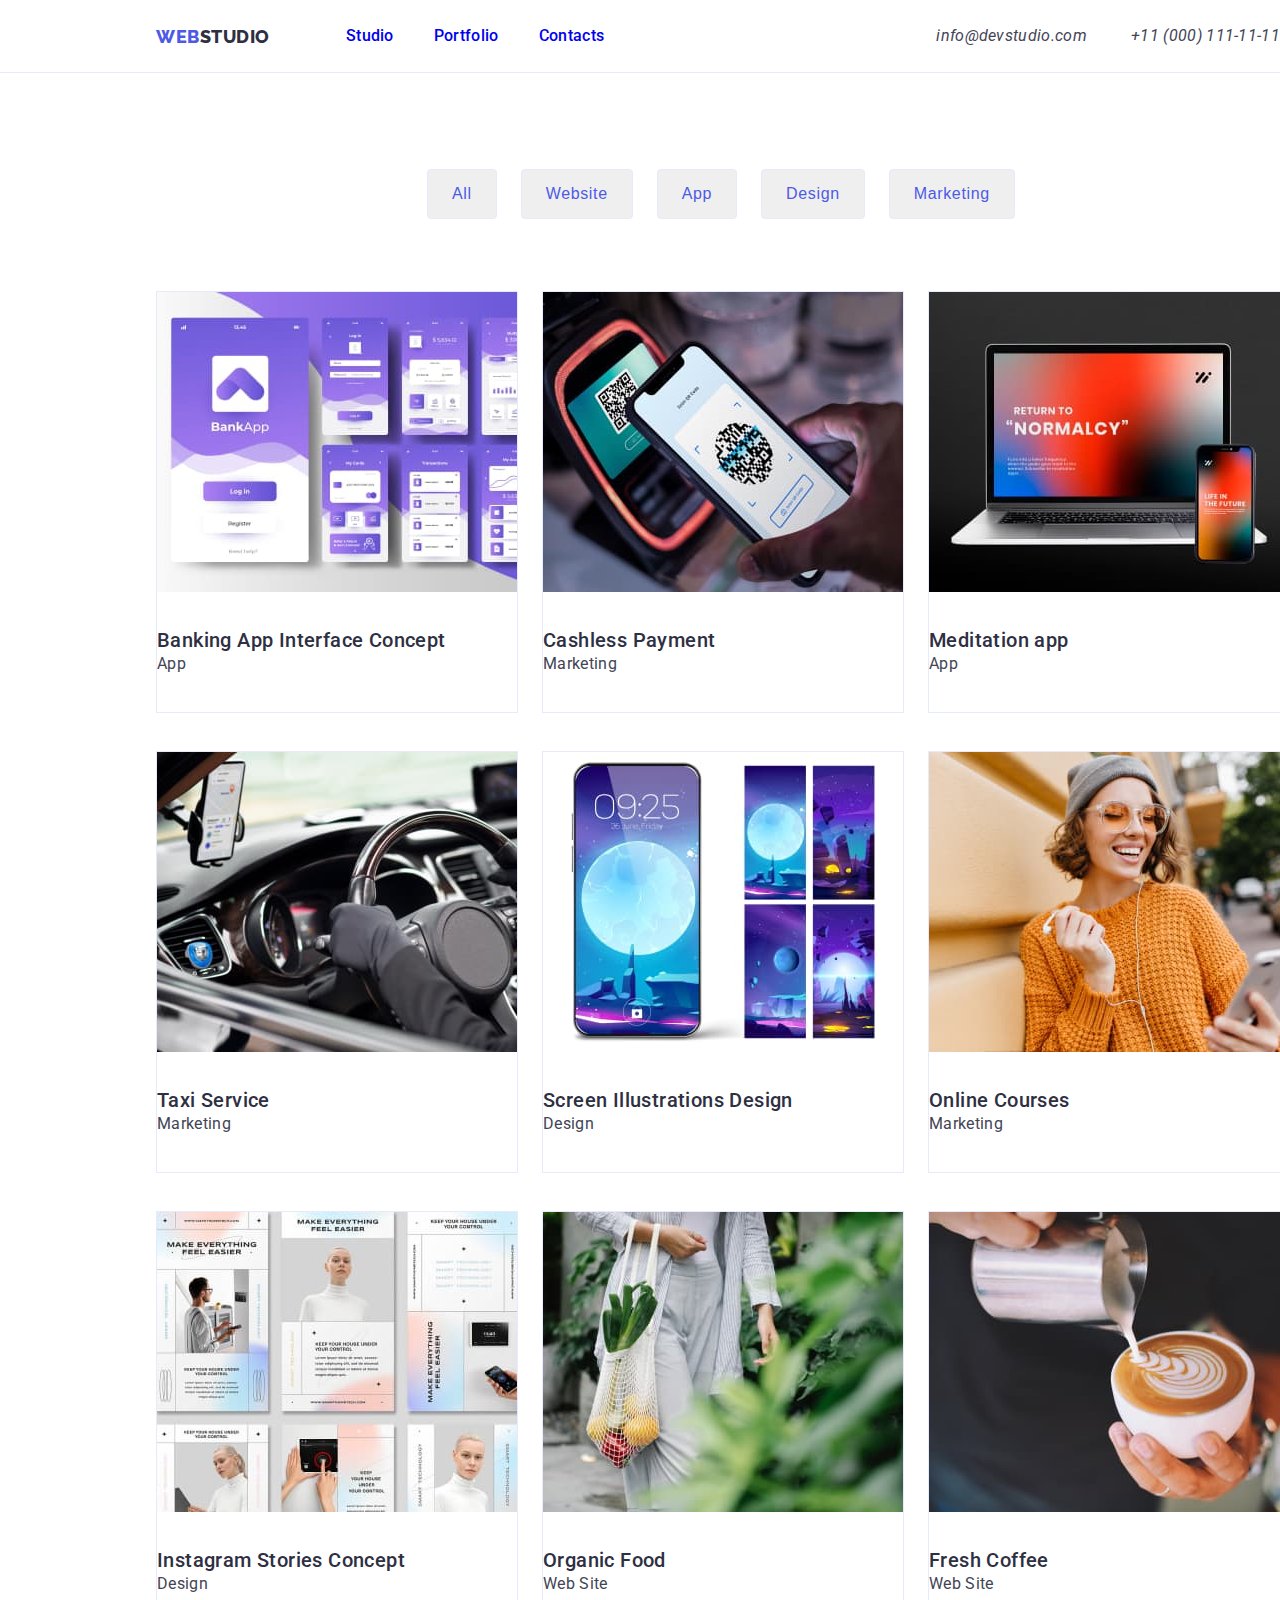
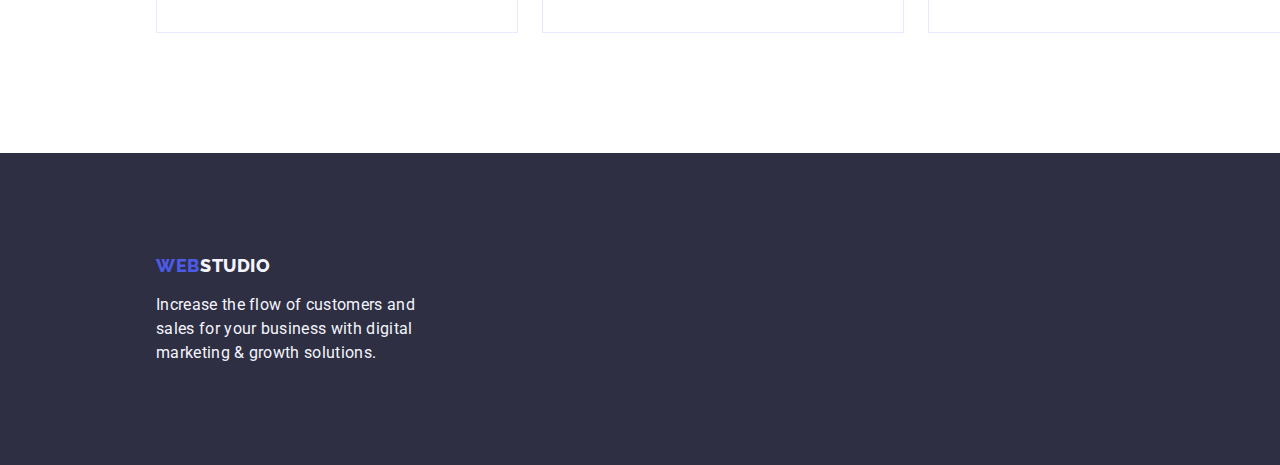
==== portfolio.html @ c0014419 "to submit" ====
<!DOCTYPE html>
<html lang="en">
  <head>
    <meta charset="UTF-8">
    <meta name="viewport" content="width=device-width, initial-scale=1.0">
    <title>WebStudio - Effective Solutions for Your Business</title>
    <link rel="preconnect" href="https://fonts.googleapis.com">
    <link href="https://fonts.googleapis.com/css2?family=Raleway:wght@800&family=Roboto:wght@400;500;700;900&display=swap" rel="stylesheet">
    <link rel="stylesheet" href="CSS/style.css">
  </head>

<body>
    <!-- HEADER -->
    <header>
      <!-- Navigation Bar -->
      <nav>
        <!-- logo -->
        <a class=logo href="#"><span class="web">WEB</span><span class="studio">STUDIO</span></a>
        <!-- about -->
        <ul>
          <li><a href="index.html">Studio</a></li>
          <li><a href="portfolio.html">Portfolio</a></li>
          <li><a href="#">Contacts</a></li>
        </ul>
      </nav>
      <!-- How to reach -->
      <address>
        <a href="mailto:info@devstudio.com">info@devstudio.com</a>
        <a class="phone" href="tel:+110001111111">+11 (000) 111-11-11</a>
      </address>
    </header>

    <div class="filters">
        <ul>
            <li><button type="button">All</button></li>
            <li><button type="button">Website</button></li>
            <li><button type="button">App</button></li>
            <li><button type="button">Design</button></li>
            <li><button type="button">Marketing</button></li>
        </ul>
    </div>

  <section class="project-cards">
    <div class="row-one">
        <ul>
            <li><a href="#"><img src="./images/bankingapp.jpg"  width=360 alt="different kinds of bank applications"></a>
                <h3>Banking App Interface Concept</h3>
                <p>App</p>
            </li>
             <li><a href="#"><img src="./images/cashless.jpg" width=360 alt="mobile phone scanning a QR code"></a>
                    <h3>Cashless Payment</h3>
                    <p>Marketing</p>
            </li>
             <li><a href="#"><img src="./images/meditation.jpg" width=360 alt="mobile phone scanning a QR code"></a>
                <h3>Meditation app</h3>
                <p>App</p>            
            </li>
        </ul>
    </div>
    <div class="row-two">   
        <ul>      
            <li><a href="#"><img src="./images/taxi.jpg" width=360 alt="driving a car with phone on the dashboard"></a>
                <h3>Taxi Service</h3>
                <p>Marketing</p>
            </li>
            <li><a href="#"><img src="./images/screen.jpg" width=360 alt="phone with different locked on screen designs"></a>
                <h3>Screen Illustrations Design</h3>
                <p>Design</p>
            </li>
            <li><a href="#"><img src="./images/online.jpg" width=360 alt="girl smiling with brown eyeglasses on holding her phone"></a>
                    <h3>Online Courses</h3>
                    <p>Marketing</p>
            </li>
        </ul>
    </div>   
    <div class="row-three">   
        <ul>             
            <li><a href="#"><img src="./images/instagramstories.jpg" width=360 alt="showing different parts of a tech website "></a>
                    <h3>Instagram Stories Concept</h3>
                    <p>Design</p>
            </li>
            <li><a href="#"><img src="./images/organic.jpg"     width=360 alt="woman with a bag of vegetable grocery"></a>
                    <h3>Organic Food</h3>
                    <p>Web Site</p>
           <li><a href="#"><img src="./images/fresh.jpg"     width=360 alt="caffuccino in a a cup wit leaf design"></a>
                    <h3>Fresh Coffee</h3>
                    <p>Web Site</p>
            </li>
        </ul>
     </div>
  </section>

     <!-- FOOTER -->
     <footer >
        <!-- logo -->
        <a class="logo" href="#"><span class="web">WEB</span><span class="studio">STUDIO</span></a> 
        <p>Increase the flow of customers and sales for your business with digital marketing & growth solutions.</p>
     </footer>
  
 </body>

 </html>
---- CSS/style.css ----
:root {
    --cornflower : #E7E9FC;
    --white:#FFF;
    --iris: #4D5AE5;
    --navyblue: #2E2F42;
    --slate: #434455;
    --cloud: #F4F4FD;
    --ocean: #404BBF;
}

* {
    margin: 0;
    padding: 0;
}

body {
    font-family: "Roboto", sans-serif;
    width: 1440px;
}

/* studio and portfolio html */
header {
    display: flex;
    flex-shrink: 0;
    height: 72px;
    border-bottom: 1px solid var(--cornflower);
    background: var(--white);
}

header a {
    text-decoration: none;
}

a:hover {
    color: var(--ocean);
     }

header nav {
    display: flex;
    margin-left: 156px;
}

header nav .logo{
    margin-top: 25.5px;
}

header nav a span{
    font-family: Raleway;
    font-size: 18px;
    font-weight: 800;
    line-height: 21px; /* 116.667% */
    letter-spacing: 0.54px;
    text-transform: uppercase;
}

header nav a span.web {   
    color:var(--iris)
   
}

header nav a span.studio {
    color: var(--navyblue);
}

header nav ul {  
    margin-left: 36px;
    margin-top: 24px;
    display: flex;
    color: var(--navyblue);
    font-size: 16px;
    font-weight: 500;
    line-height: 24px; /* 150% */
    letter-spacing: 0.32px;
    list-style: none;
}

header nav ul li {
    margin-left: 40px;
} 
   

header address{
    margin-top: 24px;
    margin-left: 332px;
}


header address a { 
    color:var(--slate);
    font-size: 16px;
    line-height: 24px; /* 150% */
    letter-spacing: 0.32px;
}

header address a.phone {
    margin-left: 40px;
}

/* studio html */
main {
    width: 1440px;
}

main section.hero {
    background: var(--navyblue);
    height: 600px;
}

main section.hero h1 {
    padding-top: 188px;
    font-size: 56px;
    font-weight: 700;
    line-height: 60px; /* 107.143% */
    letter-spacing: 1.12px;
    color: var(--white);
    text-align: center;
    padding-bottom: 48px;
}

main section button {
    padding: 16px 32px;
    margin-left: 636px ;
    align-items: center;
    gap: 10px;
    border-radius: 4px;
    background: var(--iris);
    box-shadow: 0px 4px 4px 0px rgba(0, 0, 0, 0.15);
    cursor: pointer;
}

main section button span {
    color:var(--white);
    font-size: 16px;
    font-weight: 500;
    line-height: 24px; /* 150% */
    letter-spacing: 0.64px;
}

main section.feature ul {
    margin-left: 132px;
    margin-top: 120px;
    display: flex;
    list-style: none;
}

main section.feature ul li {
    width: 264px;
    margin-left: 24px;
}

main.section.feature ul li h2 {
    color: var(--navyblue);
    font-size: 20px;
    font-weight: 500;
    line-height: 24px; /* 120% */
    letter-spacing: 0.4px;
}

main section.feature ul li p {
    color: var(--slate);
    font-size: 16px;
    line-height: 24px; /* 150% */
    letter-spacing: 0.32px;
}

main section.wawd {
    margin-top: 120px;
}

main section.wawd h2 {
    color: var(--navyblue);
    text-align: center;
    font-size: 36px;
    font-weight: 700;
    line-height: 40px; /* 111.111% */
    letter-spacing: 0.72px;
    text-transform: capitalize;
}

main section.wawd ul {
    margin-top: 72px;
    margin-left: 132px;
    display: flex;
    list-style: none;
    align-items: center;
}

main section.wawd ul li{
    margin-left: 24px;
    width: 360px;
    height: 300px;
    border: 1px solid var(--cornflower);
    background:url(<path-to-image>),lightgray 50% / cover no-repeat;
}

main section.ourteam {
    margin-top: 120px;
    width: 1440px;
    height: 732px;
    background:var(--cloud)
}

main section.ourteam h2 {
    padding-top: 120px;
    color: var(--navyblue);
    text-align: center;
    font-size: 36px;
    font-weight: 700;
    line-height: 40px; /* 111.111% */
    letter-spacing: 0.72px;
    text-transform: capitalize;
}

main section.ourteam ul {
    margin-top: 72px;
    margin-left: 132px;
    display: flex;
    list-style: none;
    align-items: center;
}

main section.ourteam ul li{
    text-align: center ;
    margin-left: 24px;
    border-radius: 0px 0px 4px 4px;
    background: var(--white);
    box-shadow: 0px 2px 1px 0px rgba(46, 47, 66, 0.08), 0px 1px 1px 0px rgba(46, 47, 66, 0.16), 0px 1px 6px 0px rgba(46, 47, 66, 0.08);
    
}

main section.ourteam ul li img {
    width: 264px;
    height: 260px;
    background: url(<path-to-image>), lightgray -97.034px -0.927px / 181.897% 251.37% no-repeat;
}

main section.ourteam ul li h3 {
    padding-top: 32px;
    color: var(--navyblue, #2E2F42);
    font-size: 20px;
    font-weight: 500;
    line-height: 24px; /* 120% */
    letter-spacing: 0.4px;
}

main section.ourteam ul li p {
    padding-top: 8px;
    padding-bottom: 32px;
    color: var(--slate);
    font-size: 16px;
    line-height: 24px; /* 150% */
    letter-spacing: 0.32px;
}

/* studio and portfolio html */
footer {
    width: 1440px;
    height: 312px;
    background: var(--navyblue);
}

footer .logo {
    display: flex;
    text-decoration: none;
    margin-left: 156px;

}
footer a span {
    margin-top: 101.5px;
    font-family: "Raleway";
    font-size: 18px;
    font-weight: 800;
    line-height: 21px; /* 116.667% */
    letter-spacing: 0.54px;
    text-transform: uppercase;
}
footer a span.web {
    width: 44px;
    height: 21px;
    color: var(--iris);
}

footer a span.studio {
    width: 71px;
    height: 21px;
    color: var(--cloud);
}

footer p {
    margin-left: 156px;
    padding-top: 17.5px;
    width: 264px;
    color: var(--cloud);
    font-size: 16px;
    line-height: 24px; /* 150% */
    letter-spacing: 0.32px;
}

/* portfolio html */
.filters {
    margin-left: 427px;
    margin-top: 96px
}

.filters ul {
    display: inline-flex;
    gap: 24px;
}

.filters li {
    list-style: none;
}

.filters ul li button {
    color: var(--iris);
    font-size: 16px;
    font-weight: 500;
    line-height: 24px; /* 150% */
    letter-spacing: 0.64px;
    padding: 12px 24px;
    border-radius: 4px;
    border: 1px solid var(--cornflower);
    transition background: var(--cloud);
    cursor:pointer;
}

.filters ul li button:hover {
    color:var(--white);
    font-size: 16px;
    font-weight: 500;
    line-height: 24px; /* 150% */
    letter-spacing: 0.64px;
    display: flex;
    padding: 12px 24px;
    border-radius: 4px;
    border: 1px solid var(--cornflower);
    border-radius: 4px;
    background: var(--ocean, #404BBF);
    box-shadow: 0px 2px 2px 0px rgba(0, 0, 0, 0.12), 0px 2px 1px 0px rgba(0, 0, 0, 0.08), 0px 3px 1px 0px rgba(0, 0, 0, 0.10);
    cursor: pointer;
}
.filters ul li button:focus {
    color:var(--white);
    font-size: 16px;
    font-weight: 500;
    line-height: 24px; /* 150% */
    letter-spacing: 0.64px;
    display: flex;
    padding: 12px 24px;
    border-radius: 4px;
    border: 1px solid var(--cornflower);
    border-radius: 4px;
    background: var(--ocean, #404BBF);
    box-shadow: 0px 2px 2px 0px rgba(0, 0, 0, 0.12), 0px 2px 1px 0px rgba(0, 0, 0, 0.08), 0px 3px 1px 0px rgba(0, 0, 0, 0.10);
}

.project-cards{
    margin-left: 156px;
    margin-top: 72px;
    margin-bottom: 82px;
}

.project-cards ul {
    display: flex;
    list-style: none;
    gap:24px
}

.project-cards li {
    margin-bottom: 38px;
    border: 1px solid var(--cornflower, #E7E9FC);
    background: var(--white, #FFF);
    width: 360px;
    height: 420px;
    
}

.project-cards li a img {
    height: 300px;
    background: url(<path-to-image>), lightgray 50% / cover no-repeat;  
}

.project-cards li h3 {
    margin-top: 32px;
    color: var(--navyblue);
    font-size: 20px;
    font-weight: 500;
    line-height: 24px; /* 120% */
    letter-spacing: 0.4px;
}

.project-cards li p {
    color: var(--slate);
    font-size: 16px;
    font-weight: 400;
    line-height: 24px; /* 150% */
    letter-spacing: 0.32px;
}
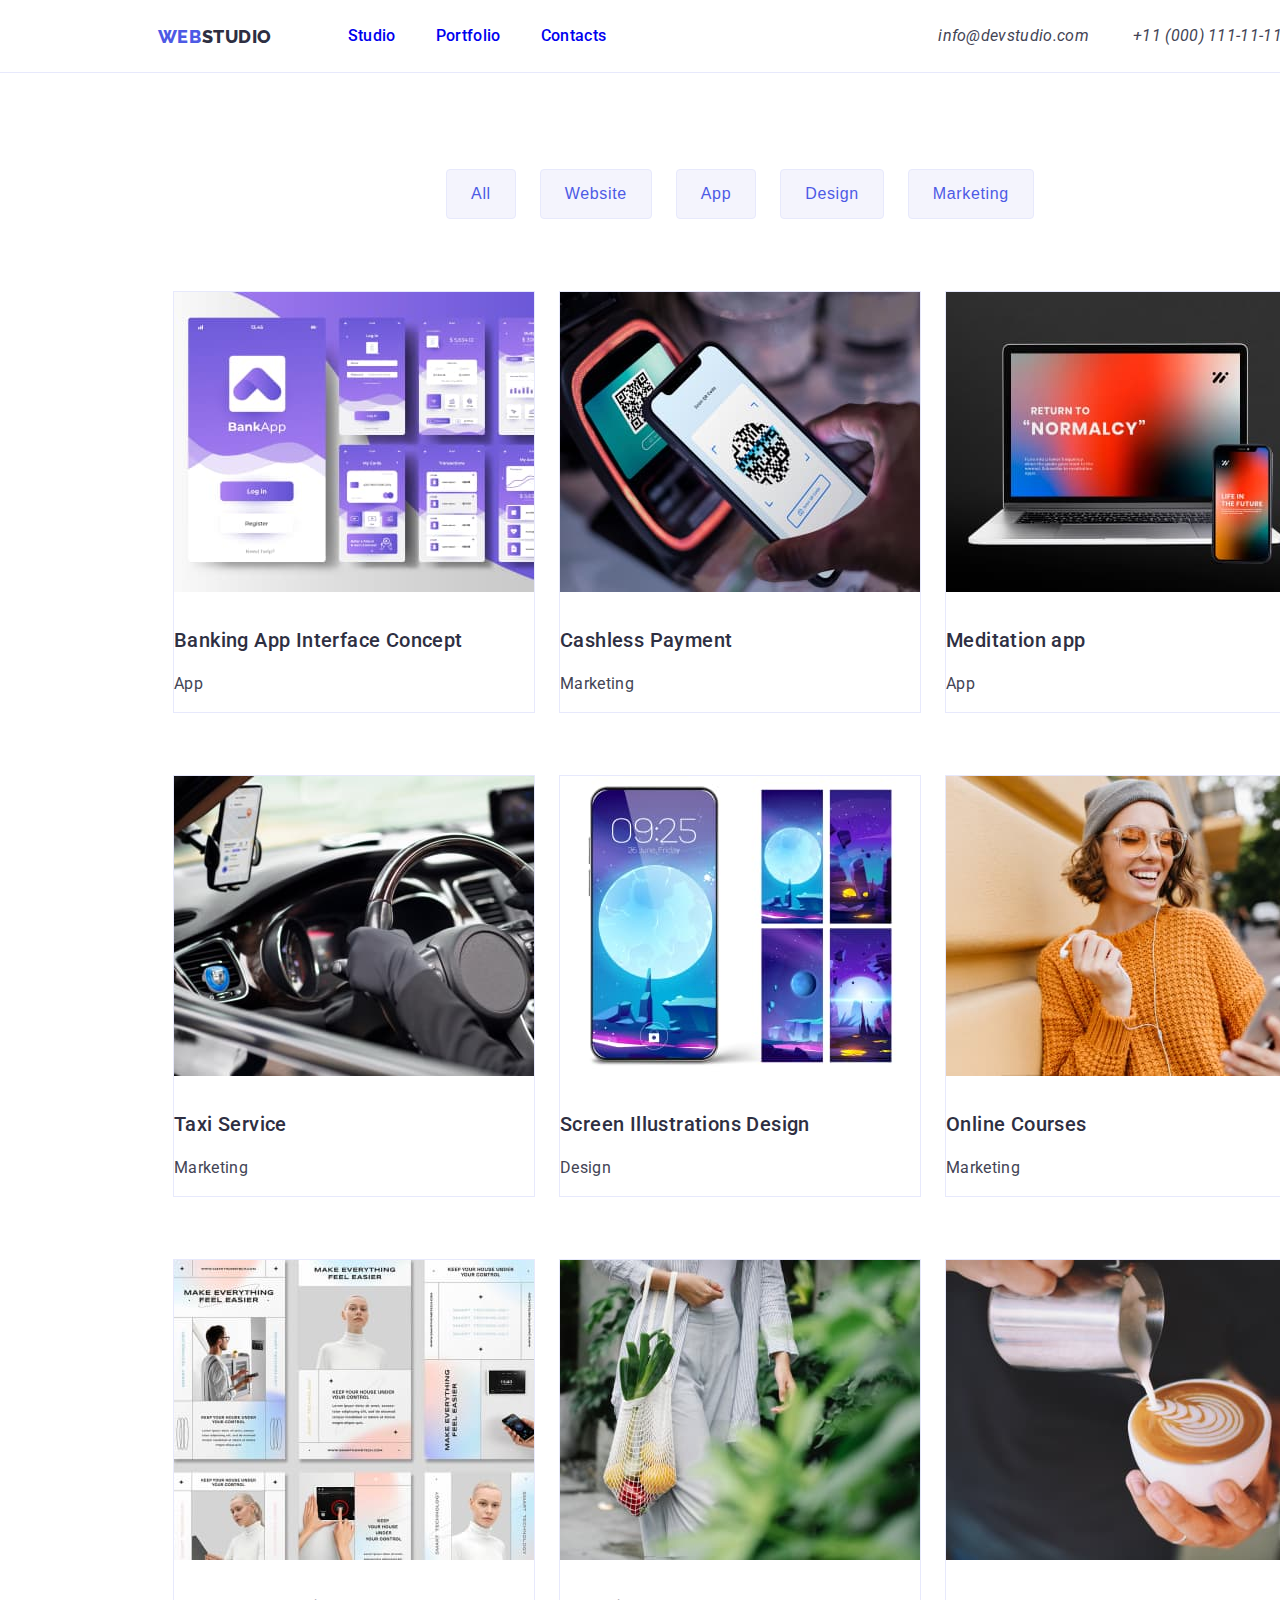
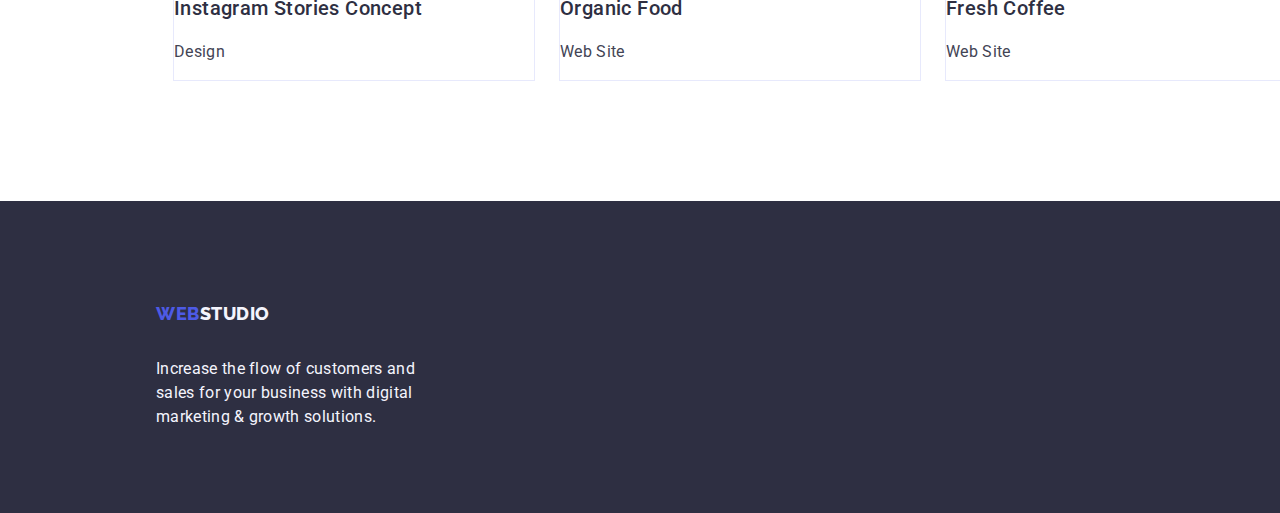
==== commit 561e7fa8: "revision v2" ====
--- a/portfolio.html
+++ b/portfolio.html
@@ -15,7 +15,7 @@
       <!-- Navigation Bar -->
       <nav>
         <!-- logo -->
-        <a class=logo href="#"><span class="web">WEB</span><span class="studio">STUDIO</span></a>
+        <a class=logo href="index.html"><span class="web">WEB</span><span class="studio">STUDIO</span></a>
         <!-- about -->
         <ul>
           <li><a href="index.html">Studio</a></li>
@@ -29,36 +29,32 @@
         <a class="phone" href="tel:+110001111111">+11 (000) 111-11-11</a>
       </address>
     </header>
-
-    <div class="filters">
-        <ul>
-            <li><button type="button">All</button></li>
-            <li><button type="button">Website</button></li>
-            <li><button type="button">App</button></li>
-            <li><button type="button">Design</button></li>
-            <li><button type="button">Marketing</button></li>
-        </ul>
-    </div>
-
-  <section class="project-cards">
-    <div class="row-one">
-        <ul>
+    <!-- main -->
+    <main>
+      <section class="portfolio-feature">
+        <div class="filters">
+          <ul>
+              <li><button type="button">All</button></li>
+              <li><button type="button">Website</button></li>
+              <li><button type="button">App</button></li>
+              <li><button type="button">Design</button></li>
+              <li><button type="button">Marketing</button></li>
+          </ul>
+        </div>
+        <div class="project-cards">
+          <ul>
             <li><a href="#"><img src="./images/bankingapp.jpg"  width=360 alt="different kinds of bank applications"></a>
                 <h3>Banking App Interface Concept</h3>
                 <p>App</p>
             </li>
-             <li><a href="#"><img src="./images/cashless.jpg" width=360 alt="mobile phone scanning a QR code"></a>
+            <li><a href="#"><img src="./images/cashless.jpg" width=360 alt="mobile phone scanning a QR code"></a>
                     <h3>Cashless Payment</h3>
                     <p>Marketing</p>
             </li>
-             <li><a href="#"><img src="./images/meditation.jpg" width=360 alt="mobile phone scanning a QR code"></a>
+            <li><a href="#"><img src="./images/meditation.jpg" width=360 alt="mobile phone scanning a QR code"></a>
                 <h3>Meditation app</h3>
-                <p>App</p>            
+                <p>App</p>
             </li>
-        </ul>
-    </div>
-    <div class="row-two">   
-        <ul>      
             <li><a href="#"><img src="./images/taxi.jpg" width=360 alt="driving a car with phone on the dashboard"></a>
                 <h3>Taxi Service</h3>
                 <p>Marketing</p>
@@ -71,10 +67,6 @@
                     <h3>Online Courses</h3>
                     <p>Marketing</p>
             </li>
-        </ul>
-    </div>   
-    <div class="row-three">   
-        <ul>             
             <li><a href="#"><img src="./images/instagramstories.jpg" width=360 alt="showing different parts of a tech website "></a>
                     <h3>Instagram Stories Concept</h3>
                     <p>Design</p>
@@ -82,18 +74,19 @@
             <li><a href="#"><img src="./images/organic.jpg"     width=360 alt="woman with a bag of vegetable grocery"></a>
                     <h3>Organic Food</h3>
                     <p>Web Site</p>
-           <li><a href="#"><img src="./images/fresh.jpg"     width=360 alt="caffuccino in a a cup wit leaf design"></a>
+                              <li><a href="#"><img src="./images/fresh.jpg"     width=360 alt="caffuccino in a a cup wit leaf design"></a>
                     <h3>Fresh Coffee</h3>
                     <p>Web Site</p>
             </li>
-        </ul>
-     </div>
-  </section>
+          </ul>
+        </div>
+      </section>
+    </main>
 
      <!-- FOOTER -->
      <footer >
         <!-- logo -->
-        <a class="logo" href="#"><span class="web">WEB</span><span class="studio">STUDIO</span></a> 
+        <a class="logo" href="index.html"><span class="web">WEB</span><span class="studio">STUDIO</span></a> 
         <p>Increase the flow of customers and sales for your business with digital marketing & growth solutions.</p>
      </footer>
   
--- a/CSS/style.css
+++ b/CSS/style.css
@@ -1,30 +1,27 @@
-:root {
-    --cornflower : #E7E9FC;
+/* :root {
     --white:#FFF;
     --iris: #4D5AE5;
     --navyblue: #2E2F42;
     --slate: #434455;
     --cloud: #F4F4FD;
     --ocean: #404BBF;
-}
-
-* {
+} */
+
+body {
     margin: 0;
     padding: 0;
-}
-
-body {
     font-family: "Roboto", sans-serif;
     width: 1440px;
+
 }
 
 /* studio and portfolio html */
 header {
     display: flex;
-    flex-shrink: 0;
     height: 72px;
-    border-bottom: 1px solid var(--cornflower);
-    background: var(--white);
+    border-bottom: 1px solid #E7E9FC;
+    background: #FFF;
+    justify-content: center;
 }
 
 header a {
@@ -32,12 +29,11 @@
 }
 
 a:hover {
-    color: var(--ocean);
+    color: #404BBF;
      }
 
 header nav {
     display: flex;
-    margin-left: 156px;
 }
 
 header nav .logo{
@@ -54,30 +50,26 @@
 }
 
 header nav a span.web {   
-    color:var(--iris)
+    color:#4D5AE5
    
 }
 
 header nav a span.studio {
-    color: var(--navyblue);
+    color: #2E2F42;
 }
 
 header nav ul {  
     margin-left: 36px;
     margin-top: 24px;
-    display: flex;
-    color: var(--navyblue);
-    font-size: 16px;
-    font-weight: 500;
-    line-height: 24px; /* 150% */
-    letter-spacing: 0.32px;
-    list-style: none;
-}
-
-header nav ul li {
-    margin-left: 40px;
-} 
-   
+    gap: 40px;
+    display: flex;
+    color: #2E2F42;
+    font-size: 16px;
+    font-weight: 500;
+    line-height: 24px; /* 150% */
+    letter-spacing: 0.32px;
+    list-style: none;
+}
 
 header address{
     margin-top: 24px;
@@ -85,8 +77,8 @@
 }
 
 
-header address a { 
-    color:var(--slate);
+header address a {    
+    color:#434455;
     font-size: 16px;
     line-height: 24px; /* 150% */
     letter-spacing: 0.32px;
@@ -94,81 +86,78 @@
 
 header address a.phone {
     margin-left: 40px;
-}
+} 
 
 /* studio html */
-main {
-    width: 1440px;
-}
-
-main section.hero {
-    background: var(--navyblue);
+
+section.hero {
+    background: #2E2F42;
     height: 600px;
 }
 
-main section.hero h1 {
+section.hero h1 {
     padding-top: 188px;
+    padding-bottom: 48px;
     font-size: 56px;
     font-weight: 700;
     line-height: 60px; /* 107.143% */
     letter-spacing: 1.12px;
-    color: var(--white);
+    color: #FFF;
     text-align: center;
-    padding-bottom: 48px;
-}
-
-main section button {
+}
+
+section .order-button {
     padding: 16px 32px;
     margin-left: 636px ;
     align-items: center;
     gap: 10px;
     border-radius: 4px;
-    background: var(--iris);
+    background: #4D5AE5;
     box-shadow: 0px 4px 4px 0px rgba(0, 0, 0, 0.15);
     cursor: pointer;
 }
 
-main section button span {
-    color:var(--white);
+section .order-button span {
+    color:#FFF;
     font-size: 16px;
     font-weight: 500;
     line-height: 24px; /* 150% */
     letter-spacing: 0.64px;
 }
 
-main section.feature ul {
-    margin-left: 132px;
+section.feature ul {
     margin-top: 120px;
     display: flex;
-    list-style: none;
-}
-
-main section.feature ul li {
+    justify-content: center;
+    list-style: none;
+}
+
+section.feature ul li {
     width: 264px;
     margin-left: 24px;
 }
 
-main.section.feature ul li h2 {
-    color: var(--navyblue);
+.section.feature ul li h2 {
+    color: #2E2F42;
     font-size: 20px;
     font-weight: 500;
     line-height: 24px; /* 120% */
     letter-spacing: 0.4px;
 }
 
-main section.feature ul li p {
-    color: var(--slate);
-    font-size: 16px;
-    line-height: 24px; /* 150% */
-    letter-spacing: 0.32px;
-}
-
-main section.wawd {
+section.feature ul li p {
+    color: #434455;
+    font-size: 16px;
+    line-height: 24px; /* 150% */
+    letter-spacing: 0.32px;
+}
+
+section.services {
     margin-top: 120px;
 }
 
-main section.wawd h2 {
-    color: var(--navyblue);
+section.services h2 {
+    color: #2E2F42;
     text-align: center;
     font-size: 36px;
     font-weight: 700;
@@ -177,32 +166,33 @@
     text-transform: capitalize;
 }
 
-main section.wawd ul {
+section.services ul {
     margin-top: 72px;
-    margin-left: 132px;
-    display: flex;
+    display: flex;
+    justify-content: center;
     list-style: none;
     align-items: center;
 }
 
-main section.wawd ul li{
+section.services ul li{
     margin-left: 24px;
     width: 360px;
     height: 300px;
-    border: 1px solid var(--cornflower);
+    border: 1px solid #E7E9FC;
     background:url(<path-to-image>),lightgray 50% / cover no-repeat;
 }
 
-main section.ourteam {
+section.key-people {
     margin-top: 120px;
     width: 1440px;
     height: 732px;
-    background:var(--cloud)
-}
-
-main section.ourteam h2 {
+    background:#F4F4FD;
+    justify-content: center;
+}
+
+section.key-people h2 {
     padding-top: 120px;
-    color: var(--navyblue);
+    color: #2E2F42;
     text-align: center;
     font-size: 36px;
     font-weight: 700;
@@ -211,31 +201,28 @@
     text-transform: capitalize;
 }
 
-main section.ourteam ul {
+section.key-people ul {
     margin-top: 72px;
-    margin-left: 132px;
-    display: flex;
-    list-style: none;
-    align-items: center;
-}
-
-main section.ourteam ul li{
+    justify-content: center;
+    display: flex;
+    list-style: none;
+    gap: 24px;
+}
+
+section.key-people ul li{
     text-align: center ;
-    margin-left: 24px;
     border-radius: 0px 0px 4px 4px;
-    background: var(--white);
+    background: #FFF;
     box-shadow: 0px 2px 1px 0px rgba(46, 47, 66, 0.08), 0px 1px 1px 0px rgba(46, 47, 66, 0.16), 0px 1px 6px 0px rgba(46, 47, 66, 0.08);
-    
-}
-
-main section.ourteam ul li img {
+}
+
+section.key-people ul li img {
     width: 264px;
     height: 260px;
     background: url(<path-to-image>), lightgray -97.034px -0.927px / 181.897% 251.37% no-repeat;
 }
 
-main section.ourteam ul li h3 {
-    padding-top: 32px;
+section.key-people ul li h3 {
     color: var(--navyblue, #2E2F42);
     font-size: 20px;
     font-weight: 500;
@@ -243,10 +230,8 @@
     letter-spacing: 0.4px;
 }
 
-main section.ourteam ul li p {
-    padding-top: 8px;
-    padding-bottom: 32px;
-    color: var(--slate);
+section.key-people ul li p {
+    color: #434455;
     font-size: 16px;
     line-height: 24px; /* 150% */
     letter-spacing: 0.32px;
@@ -254,17 +239,16 @@
 
 /* studio and portfolio html */
 footer {
-    width: 1440px;
     height: 312px;
-    background: var(--navyblue);
+    background: #2E2F42;
 }
 
 footer .logo {
-    display: flex;
     text-decoration: none;
     margin-left: 156px;
-
-}
+    display: flex;
+}
+
 footer a span {
     margin-top: 101.5px;
     font-family: "Raleway";
@@ -274,94 +258,77 @@
     letter-spacing: 0.54px;
     text-transform: uppercase;
 }
+
 footer a span.web {
-    width: 44px;
-    height: 21px;
-    color: var(--iris);
+    color: #4D5AE5;
 }
 
 footer a span.studio {
-    width: 71px;
-    height: 21px;
-    color: var(--cloud);
+    color: #F4F4FD;
 }
 
 footer p {
     margin-left: 156px;
     padding-top: 17.5px;
     width: 264px;
-    color: var(--cloud);
+    color: #F4F4FD;
     font-size: 16px;
     line-height: 24px; /* 150% */
     letter-spacing: 0.32px;
 }
 
 /* portfolio html */
-.filters {
-    margin-left: 427px;
-    margin-top: 96px
-}
-
-.filters ul {
-    display: inline-flex;
+.filters{
+    margin-bottom: 72px;
+    margin-top: 96px;
+}
+
+.filters ul{
+    display: flex;
+    justify-content:center;
     gap: 24px;
-}
-
-.filters li {
-    list-style: none;
-}
-
-.filters ul li button {
-    color: var(--iris);
-    font-size: 16px;
-    font-weight: 500;
-    line-height: 24px; /* 150% */
+    list-style:none;
+}
+
+.filters li button{
+    padding: 12px 24px;
+    justify-content: center;
+    align-items: center;
+    border-radius: 4px;
+    border: 1px solid #E7E9FC;
+    background: #F4F4FD;
+    color:#4D5AE5;
+    text-align: center;
+    font-size: 16px;
+    font-weight: 500;
+    line-height: 24px; /* 150%*/
     letter-spacing: 0.64px;
-    padding: 12px 24px;
+    cursor: pointer;
+} 
+
+.filters li button:hover{
+    color:#FFF;
     border-radius: 4px;
-    border: 1px solid var(--cornflower);
-    transition background: var(--cloud);
-    cursor:pointer;
-}
-
-.filters ul li button:hover {
-    color:var(--white);
-    font-size: 16px;
-    font-weight: 500;
-    line-height: 24px; /* 150% */
-    letter-spacing: 0.64px;
-    display: flex;
-    padding: 12px 24px;
-    border-radius: 4px;
-    border: 1px solid var(--cornflower);
+    background: #404BBF;
+    box-shadow: 0px 2px 2px 0px rgba(0, 0, 0, 0.12), 0px 2px 1px 0px rgba(0, 0, 0, 0.08), 0px 3px 1px 0px rgba(0, 0, 0, 0.10);
+}
+
+.filters li button:focus{
+    color: var(--white, #FFF);
     border-radius: 4px;
     background: var(--ocean, #404BBF);
     box-shadow: 0px 2px 2px 0px rgba(0, 0, 0, 0.12), 0px 2px 1px 0px rgba(0, 0, 0, 0.08), 0px 3px 1px 0px rgba(0, 0, 0, 0.10);
-    cursor: pointer;
-}
-.filters ul li button:focus {
-    color:var(--white);
-    font-size: 16px;
-    font-weight: 500;
-    line-height: 24px; /* 150% */
-    letter-spacing: 0.64px;
-    display: flex;
-    padding: 12px 24px;
-    border-radius: 4px;
-    border: 1px solid var(--cornflower);
-    border-radius: 4px;
-    background: var(--ocean, #404BBF);
-    box-shadow: 0px 2px 2px 0px rgba(0, 0, 0, 0.12), 0px 2px 1px 0px rgba(0, 0, 0, 0.08), 0px 3px 1px 0px rgba(0, 0, 0, 0.10);
 }
 
 .project-cards{
-    margin-left: 156px;
     margin-top: 72px;
     margin-bottom: 82px;
 }
 
 .project-cards ul {
     display: flex;
+    flex-wrap: wrap;
+    justify-content: center;
     list-style: none;
     gap:24px
 }
@@ -372,7 +339,6 @@
     background: var(--white, #FFF);
     width: 360px;
     height: 420px;
-    
 }
 
 .project-cards li a img {
@@ -382,7 +348,7 @@
 
 .project-cards li h3 {
     margin-top: 32px;
-    color: var(--navyblue);
+    color: #2E2F42;
     font-size: 20px;
     font-weight: 500;
     line-height: 24px; /* 120% */
@@ -390,7 +356,7 @@
 }
 
 .project-cards li p {
-    color: var(--slate);
+    color: #434455;
     font-size: 16px;
     font-weight: 400;
     line-height: 24px; /* 150% */
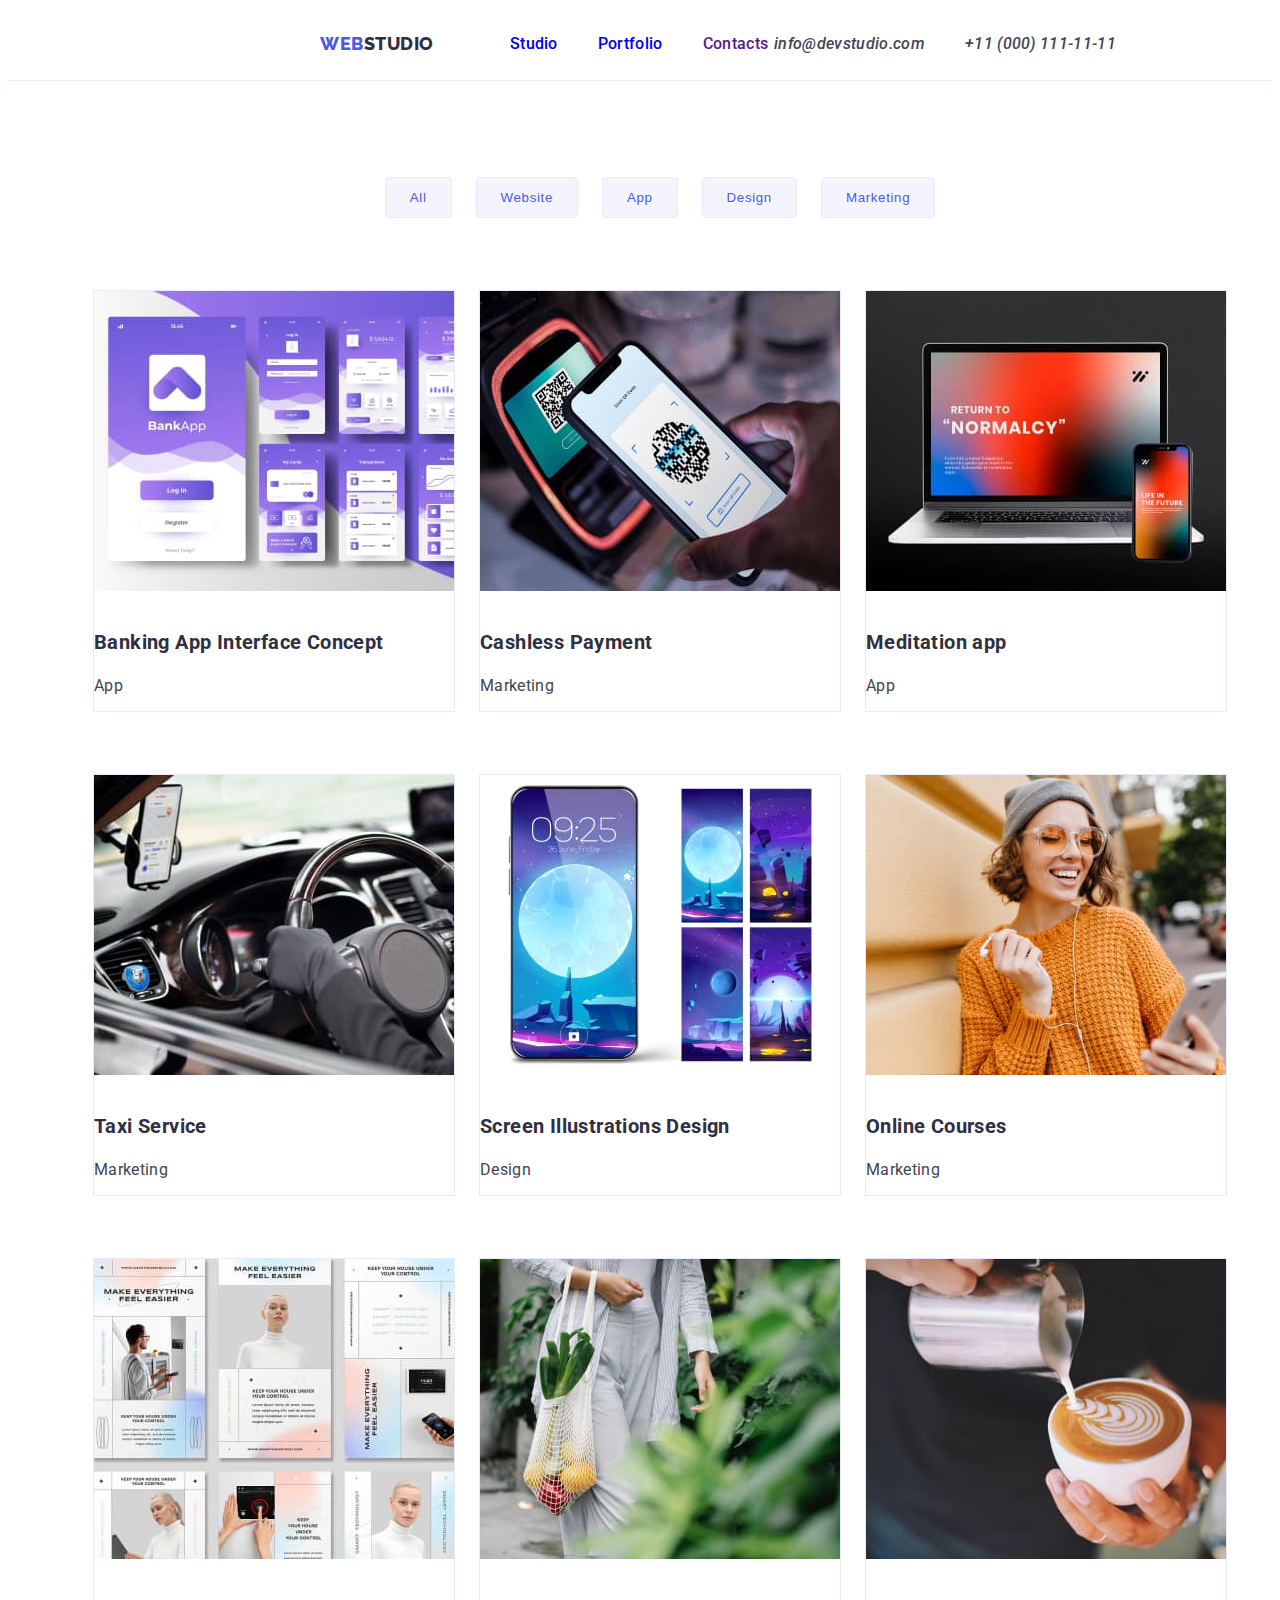
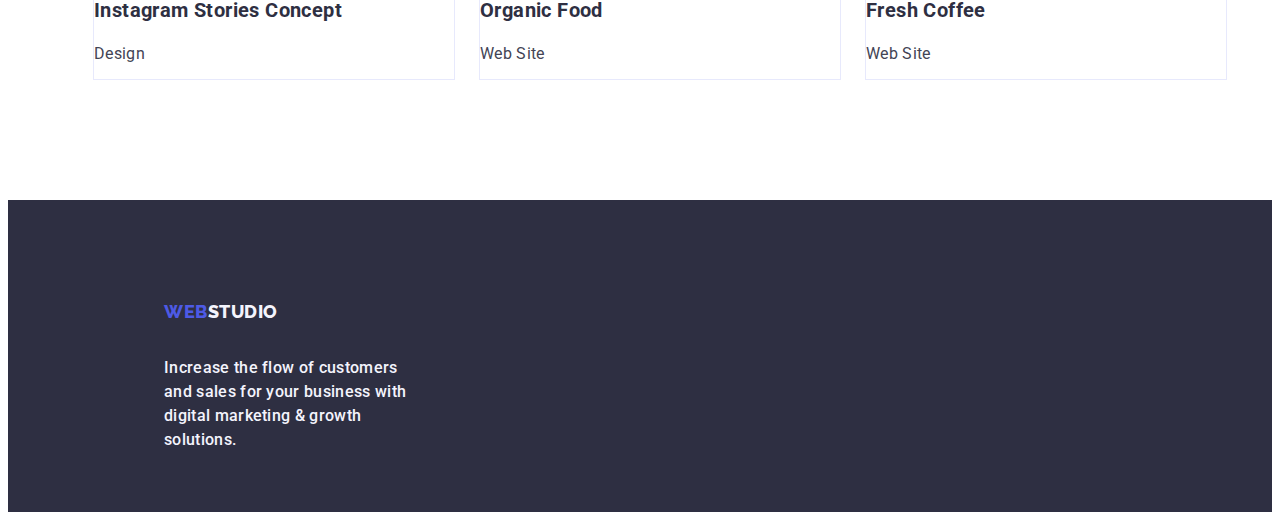
==== commit 2039b33e: "revision 3" ====
--- a/portfolio.html
+++ b/portfolio.html
@@ -11,84 +11,86 @@
 
 <body>
     <!-- HEADER -->
-    <header>
+    <header class="logo-menu-contacts">
       <!-- Navigation Bar -->
-      <nav>
+      <nav class="logo-menu">
         <!-- logo -->
-        <a class=logo href="index.html"><span class="web">WEB</span><span class="studio">STUDIO</span></a>
+        <a class="logo" href="index.html"><span class="web">WEB</span><span class="studio">STUDIO</span></a>
         <!-- about -->
-        <ul>
-          <li><a href="index.html">Studio</a></li>
-          <li><a href="portfolio.html">Portfolio</a></li>
-          <li><a href="#">Contacts</a></li>
+        <ul class="menu">
+          <li><a class="menu-list" href="index.html">Studio</a></li>
+          <li><a class="menu-list" href="portfolio.html">Portfolio</a></li>
+          <li><a class="menu-list" href="">Contacts</a></li>
         </ul>
       </nav>
       <!-- How to reach -->
-      <address>
-        <a href="mailto:info@devstudio.com">info@devstudio.com</a>
-        <a class="phone" href="tel:+110001111111">+11 (000) 111-11-11</a>
+      <address class="mail-phone">
+        <a class="mail-phone-link" href="mailto:info@devstudio.com">info@devstudio.com</a>
+        <a class="mail-phone-link" href="tel:+110001111111">+11 (000) 111-11-11</a></span>
       </address>
     </header>
+
     <!-- main -->
     <main>
       <section class="portfolio-feature">
         <div class="filters">
-          <ul>
-              <li><button type="button">All</button></li>
-              <li><button type="button">Website</button></li>
-              <li><button type="button">App</button></li>
-              <li><button type="button">Design</button></li>
-              <li><button type="button">Marketing</button></li>
+          <ul class="filter-ul">
+              <li><button class="filter-button" type="button">All</button></li>
+              <li><button class="filter-button" type="button">Website</button></li>
+              <li><button class="filter-button" type="button">App</button></li>
+              <li><button class="filter-button" type="button">Design</button></li>
+              <li><button class="filter-button" type="button">Marketing</button></li>
           </ul>
         </div>
         <div class="project-cards">
-          <ul>
-            <li><a href="#"><img src="./images/bankingapp.jpg"  width=360 alt="different kinds of bank applications"></a>
-                <h3>Banking App Interface Concept</h3>
-                <p>App</p>
+          <ul class="project-cards-ul">
+            <li class="project-cards-list"><a href="#"><img src="./images/bankingapp.jpg"  width=360 alt="different kinds of bank applications"></a>
+                <h3 class="project-cards-heading">Banking App Interface Concept</h3>
+                <p class="project-cards-types">App</p>
             </li>
-            <li><a href="#"><img src="./images/cashless.jpg" width=360 alt="mobile phone scanning a QR code"></a>
-                    <h3>Cashless Payment</h3>
-                    <p>Marketing</p>
+            <li class="project-cards-list"><a href="#"><img src="./images/cashless.jpg" width=360 alt="mobile phone scanning a QR code"></a>
+                    <h3 class="project-cards-heading">Cashless Payment</h3>
+                    <p class="project-cards-types">Marketing</p>
             </li>
-            <li><a href="#"><img src="./images/meditation.jpg" width=360 alt="mobile phone scanning a QR code"></a>
-                <h3>Meditation app</h3>
-                <p>App</p>
+            <li class="project-cards-list"><a href="#"><img src="./images/meditation.jpg" width=360 alt="mobile phone scanning a QR code"></a>
+                <h3 class="project-cards-heading">Meditation app</h3>
+                <p class="project-cards-types">App</p>
             </li>
-            <li><a href="#"><img src="./images/taxi.jpg" width=360 alt="driving a car with phone on the dashboard"></a>
-                <h3>Taxi Service</h3>
-                <p>Marketing</p>
+            <li class="project-cards-list"><a href="#"><img src="./images/taxi.jpg" width=360 alt="driving a car with phone on the dashboard"></a>
+                <h3 class="project-cards-heading">Taxi Service</h3>
+                <p class="project-cards-types">Marketing</p>
             </li>
-            <li><a href="#"><img src="./images/screen.jpg" width=360 alt="phone with different locked on screen designs"></a>
-                <h3>Screen Illustrations Design</h3>
-                <p>Design</p>
+            <li class="project-cards-list"><a href="#"><img src="./images/screen.jpg" width=360 alt="phone with different locked on screen designs"></a>
+                <h3 class="project-cards-heading">Screen Illustrations Design</h3>
+                <p class="project-cards-types">Design</p>
             </li>
-            <li><a href="#"><img src="./images/online.jpg" width=360 alt="girl smiling with brown eyeglasses on holding her phone"></a>
-                    <h3>Online Courses</h3>
-                    <p>Marketing</p>
+            <li class="project-cards-list"><a href="#"><img src="./images/online.jpg" width=360 alt="girl smiling with brown eyeglasses on holding her phone"></a>
+                    <h3 class="project-cards-heading">Online Courses</h3>
+                    <p class="project-cards-types">Marketing</p>
             </li>
-            <li><a href="#"><img src="./images/instagramstories.jpg" width=360 alt="showing different parts of a tech website "></a>
-                    <h3>Instagram Stories Concept</h3>
-                    <p>Design</p>
+            <li class="project-cards-list"><a href="#"><img src="./images/instagramstories.jpg" width=360 alt="showing different parts of a tech website "></a>
+                    <h3 class="project-cards-heading">Instagram Stories Concept</h3>
+                    <p class="project-cards-types">Design</p>
             </li>
-            <li><a href="#"><img src="./images/organic.jpg"     width=360 alt="woman with a bag of vegetable grocery"></a>
-                    <h3>Organic Food</h3>
-                    <p>Web Site</p>
-                              <li><a href="#"><img src="./images/fresh.jpg"     width=360 alt="caffuccino in a a cup wit leaf design"></a>
-                    <h3>Fresh Coffee</h3>
-                    <p>Web Site</p>
+            <li class="project-cards-list"><a href="#"><img src="./images/organic.jpg" width=360 alt="woman with a bag of vegetable grocery"></a>
+                    <h3 class="project-cards-heading">Organic Food</h3>
+                    <p class="project-cards-types">Web Site</p>
+            <li class="project-cards-list"><a href="#"><img src="./images/fresh.jpg" width=360 alt="caffuccino in a a cup wit leaf design"></a>
+                    <h3 class="project-cards-heading">Fresh Coffee</h3>
+                    <p class="project-cards-types">Web Site</p>
             </li>
           </ul>
         </div>
       </section>
     </main>
 
-     <!-- FOOTER -->
-     <footer >
-        <!-- logo -->
-        <a class="logo" href="index.html"><span class="web">WEB</span><span class="studio">STUDIO</span></a> 
-        <p>Increase the flow of customers and sales for your business with digital marketing & growth solutions.</p>
-     </footer>
+    <!-- FOOTER -->
+    <footer class="logo-end">
+      <!-- logo -->
+      <a class=logo href="index.html"><span class="end-web">WEB</span><span class="end-studio">STUDIO</span></a>
+      <p class="end-sentence">Increase the flow of customers and sales for your business with digital marketing & growth
+        solutions.</p>
+    </footer>
   
  </body>
 
--- a/CSS/style.css
+++ b/CSS/style.css
@@ -1,172 +1,171 @@
-/* :root {
+:root {
     --white:#FFF;
     --iris: #4D5AE5;
     --navyblue: #2E2F42;
     --slate: #434455;
     --cloud: #F4F4FD;
     --ocean: #404BBF;
-} */
+    --dairy:#E7E9FC;
+}
 
 body {
-    margin: 0;
-    padding: 0;
     font-family: "Roboto", sans-serif;
-    width: 1440px;
-
+    font-size: 16px;
+    letter-spacing: .32px;
+    line-height: 1.5;
+    font-weight: 500; 
+    background-color: var(--white);
 }
 
 /* studio and portfolio html */
-header {
-    display: flex;
+.logo-menu-contacts {
+    display: flex;
+    flex-wrap: wrap;
+    align-items: center;
     height: 72px;
-    border-bottom: 1px solid #E7E9FC;
-    background: #FFF;
-    justify-content: center;
-}
-
-header a {
+    border-bottom: 1px solid var(--dairy);
+}
+
+ .logo{
     text-decoration: none;
 }
-
-a:hover {
-    color: #404BBF;
-     }
-
-header nav {
-    display: flex;
-}
-
-header nav .logo{
-    margin-top: 25.5px;
-}
-
-header nav a span{
+.menu-list{
+    text-decoration: none;
+}
+
+.logo-menu{
+    align-items: center;
+    display: flex;
+    margin-left: 156px;
+}
+
+.web{
+    color:var(--iris); 
     font-family: Raleway;
     font-size: 18px;
     font-weight: 800;
-    line-height: 21px; /* 116.667% */
+    line-height: 1.2; /* 116.667% */
     letter-spacing: 0.54px;
     text-transform: uppercase;
 }
-
-header nav a span.web {   
-    color:#4D5AE5
-   
-}
-
-header nav a span.studio {
-    color: #2E2F42;
-}
-
-header nav ul {  
+.studio{
+    color: var(--navyblue);
+    font-family: Raleway;
+    font-size: 18px;
+    font-weight: 800;
+    line-height: 1.2; /* 116.667% */
+    letter-spacing: 0.54px;
+    text-transform: uppercase;
+}
+
+.menu{  
     margin-left: 36px;
-    margin-top: 24px;
     gap: 40px;
     display: flex;
-    color: #2E2F42;
-    font-size: 16px;
-    font-weight: 500;
-    line-height: 24px; /* 150% */
-    letter-spacing: 0.32px;
-    list-style: none;
-}
-
-header address{
-    margin-top: 24px;
-    margin-left: 332px;
-}
-
-
-header address a {    
-    color:#434455;
-    font-size: 16px;
-    line-height: 24px; /* 150% */
-    letter-spacing: 0.32px;
-}
-
-header address a.phone {
-    margin-left: 40px;
-} 
+    color: var(--navyblue);
+    list-style: none;
+}
+
+.menu-list:hover {
+    color: var(--ocean);
+}
+
+.mail-phone{
+    margin-left: auto;
+    margin-right: 156px;
+    display: flex;
+    gap:40px;
+
+}
+
+
+.mail-phone-link{    
+    color: var(--slate);
+    text-decoration: none;
+}
+
+.mail-phone-link:hover {
+    color: var(--ocean);
+}
 
 /* studio html */
-
-section.hero {
-    background: #2E2F42;
+.hero {
+    background: var(--navyblue);
     height: 600px;
-}
-
-section.hero h1 {
-    padding-top: 188px;
-    padding-bottom: 48px;
+    display: flex;
+    align-items: center;
+    flex-direction: column;
+    justify-content: center;
+    }
+
+.hero-title{
     font-size: 56px;
     font-weight: 700;
-    line-height: 60px; /* 107.143% */
+    line-height: 1.07; /* 107.143% */
     letter-spacing: 1.12px;
-    color: #FFF;
-    text-align: center;
-}
-
-section .order-button {
+    color: var(--white);
+}
+
+.order-button{
     padding: 16px 32px;
-    margin-left: 636px ;
-    align-items: center;
-    gap: 10px;
     border-radius: 4px;
-    background: #4D5AE5;
+    background: var(--iris);
     box-shadow: 0px 4px 4px 0px rgba(0, 0, 0, 0.15);
     cursor: pointer;
-}
-
-section .order-button span {
-    color:#FFF;
-    font-size: 16px;
-    font-weight: 500;
-    line-height: 24px; /* 150% */
+    color:var(--white);
     letter-spacing: 0.64px;
 }
 
-section.feature ul {
+.order-button:hover{
+    background: var(--ocean); 
+    color:var(--white);
+}
+
+.order-button:focus{
+    background: var(--ocean); 
+    color:var(--white);
+}
+
+.feature-ul {
     margin-top: 120px;
-    display: flex;
-    justify-content: center;
-    list-style: none;
-}
-
-section.feature ul li {
+    gap: 24px;
+    display: flex;
+    justify-content: center;
+    list-style: none;
+}
+
+.feature-list{
     width: 264px;
-    margin-left: 24px;
-}
-
-.section.feature ul li h2 {
-    color: #2E2F42;
+    gap: 24px;
+}
+
+.feature-list-heading{
+    color: var(--navyblue);
     font-size: 20px;
-    font-weight: 500;
-    line-height: 24px; /* 120% */
+    line-height: 1.2; /* 120% */
     letter-spacing: 0.4px;
 }
 
-section.feature ul li p {
-    color: #434455;
-    font-size: 16px;
-    line-height: 24px; /* 150% */
-    letter-spacing: 0.32px;
-}
-
-section.services {
+.feature-list-par{
+    color: var(--slate);
+}
+
+.services {
     margin-top: 120px;
-}
-
-section.services h2 {
-    color: #2E2F42;
+    justify-content: center;
+}
+
+.services-heading{
+    color: var(--navyblue);
     text-align: center;
     font-size: 36px;
     font-weight: 700;
-    line-height: 40px; /* 111.111% */
+    line-height: 1.11; /* 111.111% */
     letter-spacing: 0.72px;
     text-transform: capitalize;
 }
 
-section.services ul {
+.services-ul{
     margin-top: 72px;
     display: flex;
     justify-content: center;
@@ -174,34 +173,35 @@
     align-items: center;
 }
 
-section.services ul li{
+.services-list{
     margin-left: 24px;
     width: 360px;
     height: 300px;
-    border: 1px solid #E7E9FC;
+    border: 1px solid var(--dairy);
     background:url(<path-to-image>),lightgray 50% / cover no-repeat;
 }
 
-section.key-people {
+.key-people {
     margin-top: 120px;
-    width: 1440px;
     height: 732px;
-    background:#F4F4FD;
-    justify-content: center;
-}
-
-section.key-people h2 {
-    padding-top: 120px;
-    color: #2E2F42;
+    background:var(--cloud);
+    display: flex;
+    align-items: center;
+    flex-direction: column;
+    justify-content: center;
+}
+
+.key-people-heading{
+    color: var(--navyblue);
     text-align: center;
     font-size: 36px;
     font-weight: 700;
-    line-height: 40px; /* 111.111% */
+    line-height: 1.11; /* 111.111% */
     letter-spacing: 0.72px;
     text-transform: capitalize;
 }
 
-section.key-people ul {
+.key-people-ul{
     margin-top: 72px;
     justify-content: center;
     display: flex;
@@ -209,72 +209,63 @@
     gap: 24px;
 }
 
-section.key-people ul li{
+.key-people-list{
     text-align: center ;
     border-radius: 0px 0px 4px 4px;
-    background: #FFF;
+    background: var(--white);
     box-shadow: 0px 2px 1px 0px rgba(46, 47, 66, 0.08), 0px 1px 1px 0px rgba(46, 47, 66, 0.16), 0px 1px 6px 0px rgba(46, 47, 66, 0.08);
 }
 
-section.key-people ul li img {
-    width: 264px;
-    height: 260px;
-    background: url(<path-to-image>), lightgray -97.034px -0.927px / 181.897% 251.37% no-repeat;
-}
-
-section.key-people ul li h3 {
-    color: var(--navyblue, #2E2F42);
+.key-people-names{
+    color: var(--navyblue, var(--navyblue));
     font-size: 20px;
-    font-weight: 500;
-    line-height: 24px; /* 120% */
+    line-height: 1.2; /* 120% */
     letter-spacing: 0.4px;
 }
 
-section.key-people ul li p {
-    color: #434455;
-    font-size: 16px;
-    line-height: 24px; /* 150% */
-    letter-spacing: 0.32px;
+.key-people-roles{
+    color: #var(--slate);
 }
 
 /* studio and portfolio html */
-footer {
+.logo-end{
     height: 312px;
-    background: #2E2F42;
-}
-
-footer .logo {
+    background: var(--navyblue);
+}
+
+.logo {
     text-decoration: none;
     margin-left: 156px;
     display: flex;
 }
 
-footer a span {
+.end-web{
     margin-top: 101.5px;
     font-family: "Raleway";
     font-size: 18px;
     font-weight: 800;
-    line-height: 21px; /* 116.667% */
+    line-height: 1.16; /* 116.667% */
     letter-spacing: 0.54px;
     text-transform: uppercase;
-}
-
-footer a span.web {
-    color: #4D5AE5;
-}
-
-footer a span.studio {
-    color: #F4F4FD;
-}
-
-footer p {
+    color: var(--iris);
+}
+
+.end-studio{
+    margin-top: 101.5px;
+    font-family: "Raleway";
+    font-size: 18px;
+    font-weight: 800;
+    line-height: 1.16;  /* 116.667% */
+    letter-spacing: 0.54px;
+    text-transform: uppercase;
+    color: var(--cloud);
+}
+
+.end-sentence{
     margin-left: 156px;
     padding-top: 17.5px;
     width: 264px;
-    color: #F4F4FD;
-    font-size: 16px;
-    line-height: 24px; /* 150% */
-    letter-spacing: 0.32px;
+    color: var(--cloud);
 }
 
 /* portfolio html */
@@ -283,40 +274,37 @@
     margin-top: 96px;
 }
 
-.filters ul{
+.filter-ul{
     display: flex;
     justify-content:center;
     gap: 24px;
     list-style:none;
 }
 
-.filters li button{
+.filter-button{
     padding: 12px 24px;
     justify-content: center;
     align-items: center;
     border-radius: 4px;
-    border: 1px solid #E7E9FC;
-    background: #F4F4FD;
-    color:#4D5AE5;
+    border: 1px solid var(--dairy);
+    background: var(--cloud);
+    color:var(--iris);
     text-align: center;
-    font-size: 16px;
-    font-weight: 500;
-    line-height: 24px; /* 150%*/
     letter-spacing: 0.64px;
     cursor: pointer;
 } 
 
-.filters li button:hover{
-    color:#FFF;
+.filter-button:hover{
+    color:var(--white);
     border-radius: 4px;
-    background: #404BBF;
+    background: var(--ocean);
     box-shadow: 0px 2px 2px 0px rgba(0, 0, 0, 0.12), 0px 2px 1px 0px rgba(0, 0, 0, 0.08), 0px 3px 1px 0px rgba(0, 0, 0, 0.10);
 }
 
-.filters li button:focus{
-    color: var(--white, #FFF);
+.filter-button:focus{
+    color: var(--white);
     border-radius: 4px;
-    background: var(--ocean, #404BBF);
+    background: var(--ocean, var(--ocean));
     box-shadow: 0px 2px 2px 0px rgba(0, 0, 0, 0.12), 0px 2px 1px 0px rgba(0, 0, 0, 0.08), 0px 3px 1px 0px rgba(0, 0, 0, 0.10);
 }
 
@@ -325,7 +313,7 @@
     margin-bottom: 82px;
 }
 
-.project-cards ul {
+.project-cards-ul {
     display: flex;
     flex-wrap: wrap;
     justify-content: center;
@@ -333,36 +321,27 @@
     gap:24px
 }
 
-.project-cards li {
+.project-cards-list{
     margin-bottom: 38px;
-    border: 1px solid var(--cornflower, #E7E9FC);
-    background: var(--white, #FFF);
+    border: 1px solid var(--cornflower, var(--dairy));
+    background: var(--white, var(--white));
     width: 360px;
     height: 420px;
 }
 
-.project-cards li a img {
-    height: 300px;
-    background: url(<path-to-image>), lightgray 50% / cover no-repeat;  
-}
-
-.project-cards li h3 {
+.project-cards-heading{
     margin-top: 32px;
-    color: #2E2F42;
+    color: var(--navyblue);
     font-size: 20px;
-    font-weight: 500;
-    line-height: 24px; /* 120% */
+    line-height: 1.2; /* 120% */
     letter-spacing: 0.4px;
 }
 
-.project-cards li p {
-    color: #434455;
-    font-size: 16px;
+.project-cards-types{
+    color: var(--slate);
     font-weight: 400;
-    line-height: 24px; /* 150% */
-    letter-spacing: 0.32px;
-}
-
-
-
-
+}
+
+
+
+
